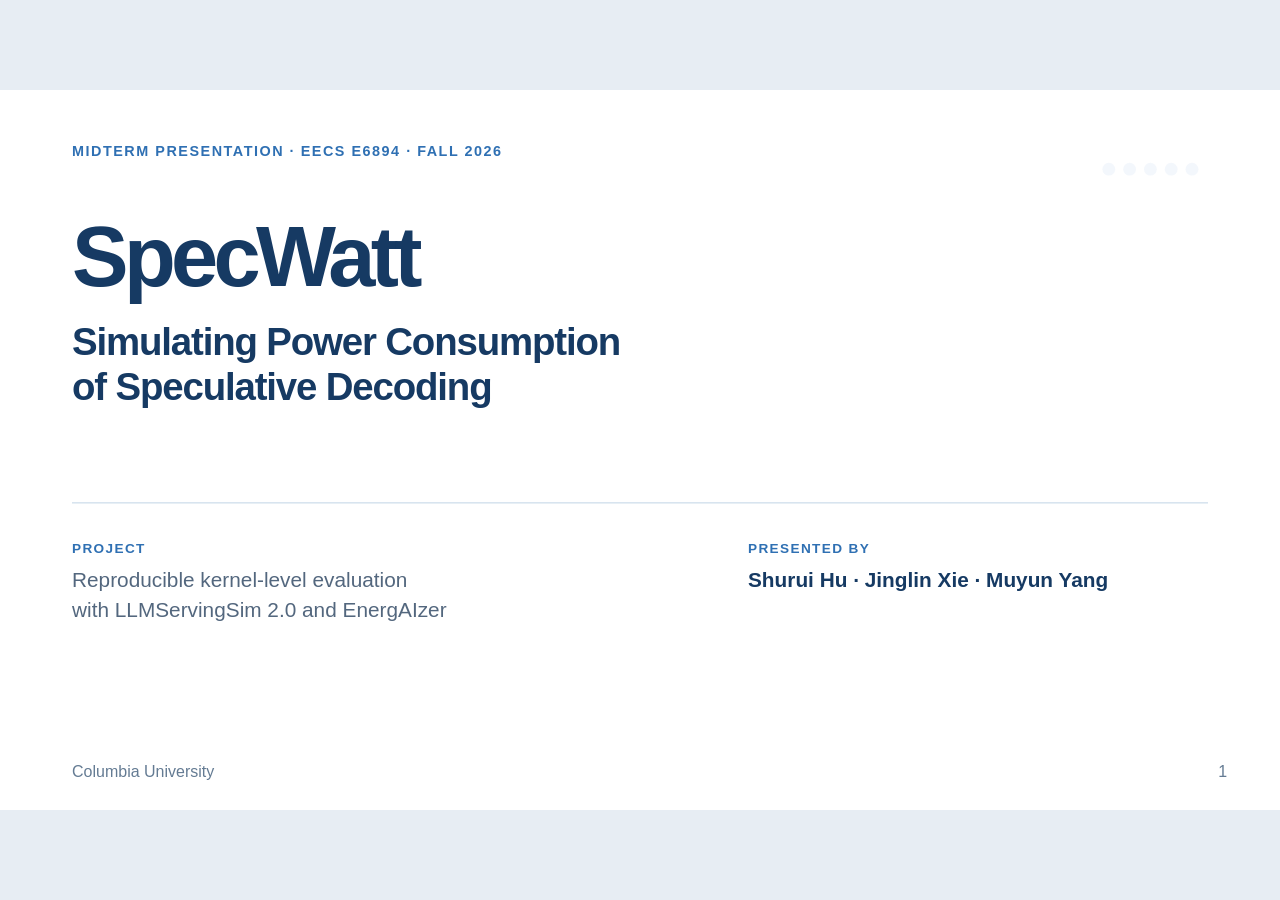
==== slides/slide-01.html @ a8aecc35 "Add animated SpecWatt midterm presentation" ====
<!doctype html>
<html lang="en">
<head>
  <meta charset="utf-8">
  <meta name="viewport" content="width=device-width, initial-scale=1">
  <title>SpecWatt · Title</title>
  <link rel="stylesheet" href="theme.css">
  <style>
    .cover .kicker { top: 64px; }
    .cover-title { position: absolute; left: 90px; top: 155px; width: 1060px; margin: 0; }
    .cover-name { display: block; color: var(--navy); font-size: 106px; font-weight: 830; line-height: 1; letter-spacing: -.055em; }
    .cover-subtitle { display: block; margin-top: 26px; color: var(--navy); font-size: 48px; font-weight: 740; line-height: 1.18; letter-spacing: -.03em; }
    .cover-rule { position: absolute; left: 90px; right: 90px; top: 515px; height: 2px; background: var(--line); transform-origin: left; transform: scaleX(0); }
    body.is-active .cover-rule { animation: cover-rule 720ms 260ms ease forwards; }
    @keyframes cover-rule { to { transform: scaleX(1); } }
    .cover-meta { position: absolute; left: 90px; right: 90px; top: 564px; display: grid; grid-template-columns: 1fr 1fr; gap: 80px; }
    .cover-meta h2 { margin: 0 0 10px; color: var(--blue); font-size: 17px; letter-spacing: .1em; text-transform: uppercase; }
    .cover-meta p { margin: 0; color: var(--body); font-size: 26px; line-height: 1.45; }
    .cover-meta .presenters { justify-self: end; min-width: 575px; }
    .cover-meta .presenters p { color: var(--navy); font-weight: 720; }
    .token-trace { position: absolute; right: 102px; top: 91px; display: flex; gap: 10px; align-items: center; }
    .token-trace span { width: 16px; height: 16px; border-radius: 50%; background: var(--blue-soft); opacity: .35; }
    body.is-active .token-trace span { animation: token-pulse 2.4s ease-in-out infinite; animation-delay: calc(var(--i) * 130ms); }
    @keyframes token-pulse { 0%, 55%, 100% { background: var(--blue-soft); transform: scale(1); opacity: .35; } 24% { background: var(--blue); transform: scale(1.45); opacity: 1; } }
  </style>
</head>
<body>
  <div class="stage">
    <section class="slide cover">
      <div class="kicker reveal">Midterm Presentation · EECS E6894 · Fall 2026</div>
      <div class="token-trace" aria-hidden="true">
        <span style="--i:0"></span><span style="--i:1"></span><span style="--i:2"></span><span style="--i:3"></span><span style="--i:4"></span>
      </div>
      <h1 class="cover-title">
        <span class="cover-name reveal" style="--delay:80ms">SpecWatt</span>
        <span class="cover-subtitle reveal" style="--delay:180ms">Simulating Power Consumption<br>of Speculative Decoding</span>
      </h1>
      <div class="cover-rule"></div>
      <div class="cover-meta">
        <div class="reveal" style="--delay:380ms">
          <h2>Project</h2>
          <p>Reproducible kernel-level evaluation<br>with LLMServingSim 2.0 and EnergAIzer</p>
        </div>
        <div class="presenters reveal" style="--delay:480ms">
          <h2>Presented by</h2>
          <p>Shurui Hu · Jinglin Xie · Muyun Yang</p>
        </div>
      </div>
      <footer class="slide-footer"><span>Columbia University</span><span class="number">1</span></footer>
      <aside hidden aria-label="Presenter notes">Open with the project question: can speculative decoding reduce energy per generated token, not only latency? Introduce the 1B draft and 3B target configuration.</aside>
    </section>
  </div>
  <script src="../scripts/slide-runtime.js"></script>
</body>
</html>
---- slides/theme.css ----
:root {
  --navy: #163a63;
  --blue: #2f70b3;
  --blue-bright: #1479b8;
  --blue-soft: #dce9f5;
  --orange: #d95f02;
  --orange-soft: #f6e4d7;
  --green: #009e73;
  --green-soft: #dcefe9;
  --red: #b64d52;
  --ink: #263f59;
  --body: #53677e;
  --muted: #788a9d;
  --line: #d8e4ef;
  --paper: #fff;
}

* { box-sizing: border-box; }
html, body { width: 100%; height: 100%; margin: 0; overflow: hidden; }
body {
  background: #e7edf3;
  color: var(--navy);
  font-family: "Avenir Next", "Helvetica Neue", Arial, sans-serif;
  -webkit-font-smoothing: antialiased;
}
.stage {
  position: absolute;
  left: 50%;
  top: 50%;
  width: 1600px;
  height: 900px;
  overflow: hidden;
  transform: translate(-50%, -50%);
  transform-origin: center;
  background: var(--paper);
}
.slide { position: absolute; inset: 0; overflow: hidden; background: var(--paper); }
.kicker {
  position: absolute;
  top: 57px;
  left: 90px;
  right: 90px;
  color: var(--blue);
  font-size: 18px;
  font-weight: 800;
  letter-spacing: .105em;
  line-height: 1.35;
  text-transform: uppercase;
}
.slide-title {
  position: absolute;
  top: 105px;
  left: 88px;
  right: 88px;
  margin: 0;
  color: var(--navy);
  font-size: 56px;
  font-weight: 760;
  line-height: 1.15;
  letter-spacing: -.027em;
}
.slide-content {
  position: absolute;
  top: 236px;
  left: 90px;
  right: 90px;
  bottom: 104px;
}
.slide-footer {
  position: absolute;
  left: 90px;
  right: 66px;
  bottom: 38px;
  display: flex;
  align-items: baseline;
  justify-content: space-between;
  color: #647b93;
  font-size: 20px;
  line-height: 1;
}
.slide-footer .source { max-width: 1180px; font-size: 15px; color: #8090a3; }
.slide-footer .number { font-variant-numeric: tabular-nums; }
.two-column {
  display: grid;
  grid-template-columns: minmax(0, var(--left, 1.45fr)) minmax(0, var(--right, 1fr));
  gap: var(--gap, 54px);
  align-items: center;
  height: 100%;
}
.summary {
  min-width: 0;
  padding-left: 34px;
  border-left: 2px solid var(--line);
}
.eyebrow {
  margin: 0;
  color: var(--blue);
  font-size: 17px;
  font-weight: 800;
  letter-spacing: .08em;
  line-height: 1.35;
  text-transform: uppercase;
}
.heading {
  margin: 9px 0 15px;
  color: var(--navy);
  font-size: 32px;
  font-weight: 760;
  line-height: 1.27;
  letter-spacing: -.018em;
}
.body-copy {
  margin: 0;
  color: var(--body);
  font-size: 24px;
  line-height: 1.44;
}
.body-copy strong { color: var(--navy); font-weight: 760; }
.takeaway {
  margin: 10px 0 0;
  color: var(--navy);
  font-size: 31px;
  font-weight: 760;
  line-height: 1.28;
  letter-spacing: -.014em;
}
.takeaway strong { color: var(--blue); font-weight: 820; }
.rule { height: 1px; margin: 27px 0; border: 0; background: var(--line); }
.metric { margin: 0; color: var(--blue); font-size: 76px; font-weight: 820; line-height: 1; letter-spacing: -.05em; }
.metric-unit { color: var(--body); font-size: 24px; font-weight: 700; letter-spacing: 0; }
.muted { color: var(--muted); }
.mono { font-family: "SFMono-Regular", Consolas, "Liberation Mono", monospace; }

.reveal {
  opacity: 0;
  transform: translateY(18px);
  transition: opacity 520ms ease, transform 520ms cubic-bezier(.2, .75, .2, 1);
  transition-delay: var(--delay, 0ms);
}
body.is-active .reveal { opacity: 1; transform: none; }

.native-chart { display: block; width: 100%; height: auto; overflow: visible; }
.chart-grid { stroke: #dce5ed; stroke-width: 1; }
.chart-grid.vertical { stroke-opacity: .55; }
.chart-axis { stroke: #73879b; stroke-width: 1.6; }
.chart-tick { fill: #647b93; font-size: 18px; font-family: inherit; }
.chart-label { fill: var(--navy); font-size: 19px; font-weight: 700; font-family: inherit; }
.chart-baseline { stroke: #4d5c6b; stroke-width: 2.4; stroke-dasharray: 9 7; }
.chart-baseline-label { fill: #4d5c6b; font-size: 17px; font-weight: 700; font-family: inherit; }
.chart-series { stroke-width: 4.5; stroke-linecap: round; stroke-linejoin: round; stroke-dasharray: 1; stroke-dashoffset: 1; }
.chart-marker { opacity: 0; transform-box: fill-box; transform-origin: center; transform: scale(.3); }
.chart-legend text { font-family: inherit; font-size: 17px; font-weight: 750; }
body.is-active .chart-series { animation: draw-line 920ms ease forwards; animation-delay: var(--series-delay); }
body.is-active .chart-marker { animation: pop-marker 260ms ease forwards; animation-delay: var(--marker-delay); }
@keyframes draw-line { to { stroke-dashoffset: 0; } }
@keyframes pop-marker { to { opacity: 1; transform: scale(1); } }

@media (prefers-reduced-motion: reduce) {
  .reveal { opacity: 1; transform: none; transition: none; }
  .chart-series { stroke-dashoffset: 0; }
  .chart-marker { opacity: 1; transform: none; }
}
@media print {
  html, body { width: 1600px; height: 900px; background: #fff; }
  .stage { position: static; transform: none !important; }
  .reveal { opacity: 1; transform: none; }
  .chart-series { stroke-dashoffset: 0; }
  .chart-marker { opacity: 1; transform: none; }
}
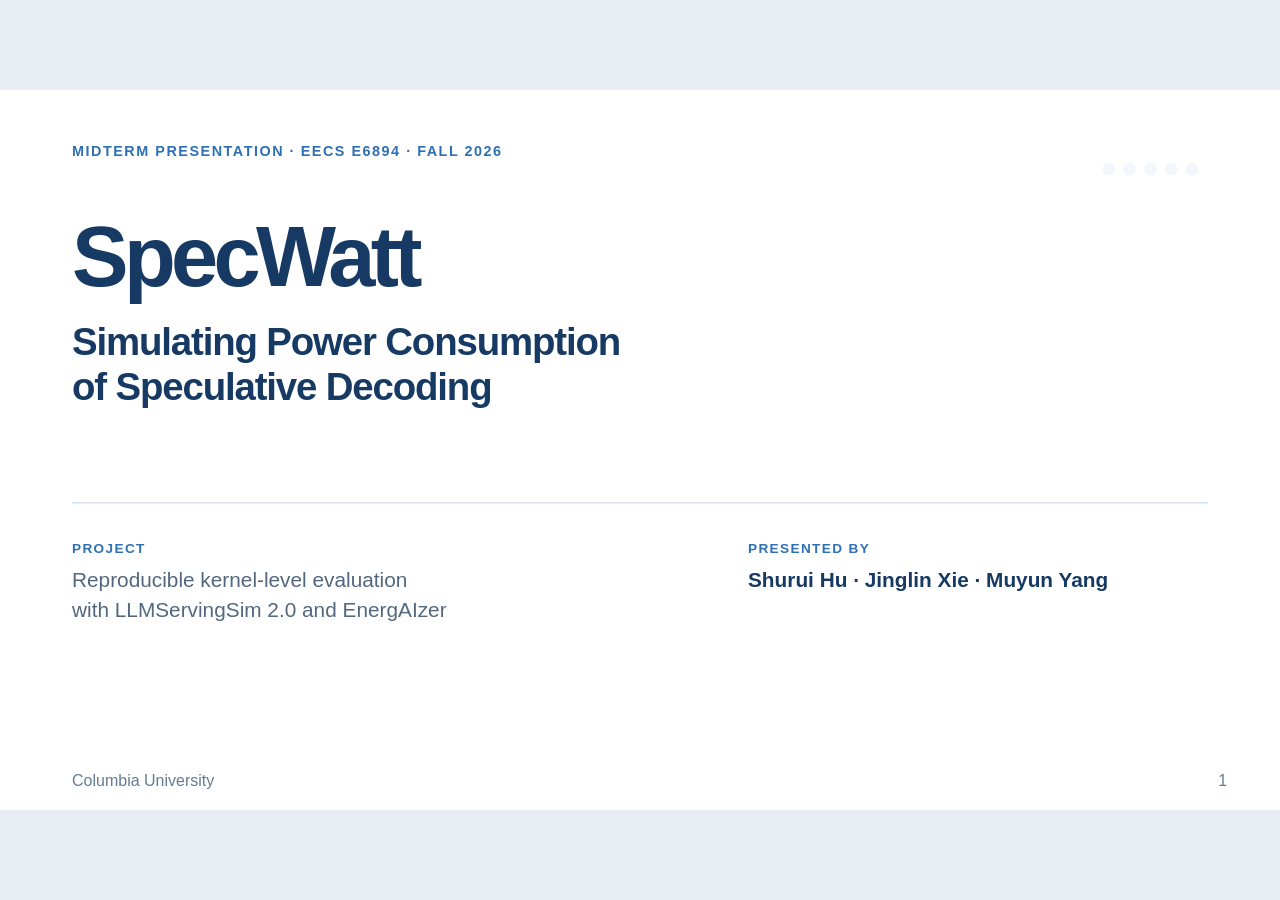
==== commit 16f37e5a: "Condense midterm deck to seven slides" ====
--- a/slides/slide-01.html
+++ b/slides/slide-01.html
@@ -47,7 +47,7 @@
         </div>
       </div>
       <footer class="slide-footer"><span>Columbia University</span><span class="number">1</span></footer>
-      <aside hidden aria-label="Presenter notes">Open with the project question: can speculative decoding reduce energy per generated token, not only latency? Introduce the 1B draft and 3B target configuration.</aside>
+      <aside hidden aria-label="Presenter notes">Jinglin, 15 seconds. Open with the project question: can speculative decoding reduce energy per generated token, not only latency? Introduce the 1B draft and 3B target configuration.</aside>
     </section>
   </div>
   <script src="../scripts/slide-runtime.js"></script>
--- a/slides/theme.css
+++ b/slides/theme.css
@@ -37,7 +37,7 @@
 .slide { position: absolute; inset: 0; overflow: hidden; background: var(--paper); }
 .kicker {
   position: absolute;
-  top: 57px;
+  top: 44px;
   left: 90px;
   right: 90px;
   color: var(--blue);
@@ -49,28 +49,28 @@
 }
 .slide-title {
   position: absolute;
-  top: 105px;
+  top: 84px;
   left: 88px;
   right: 88px;
   margin: 0;
   color: var(--navy);
-  font-size: 56px;
+  font-size: 52px;
   font-weight: 760;
   line-height: 1.15;
   letter-spacing: -.027em;
 }
 .slide-content {
   position: absolute;
-  top: 236px;
+  top: 190px;
   left: 90px;
   right: 90px;
-  bottom: 104px;
+  bottom: 76px;
 }
 .slide-footer {
   position: absolute;
   left: 90px;
   right: 66px;
-  bottom: 38px;
+  bottom: 27px;
   display: flex;
   align-items: baseline;
   justify-content: space-between;
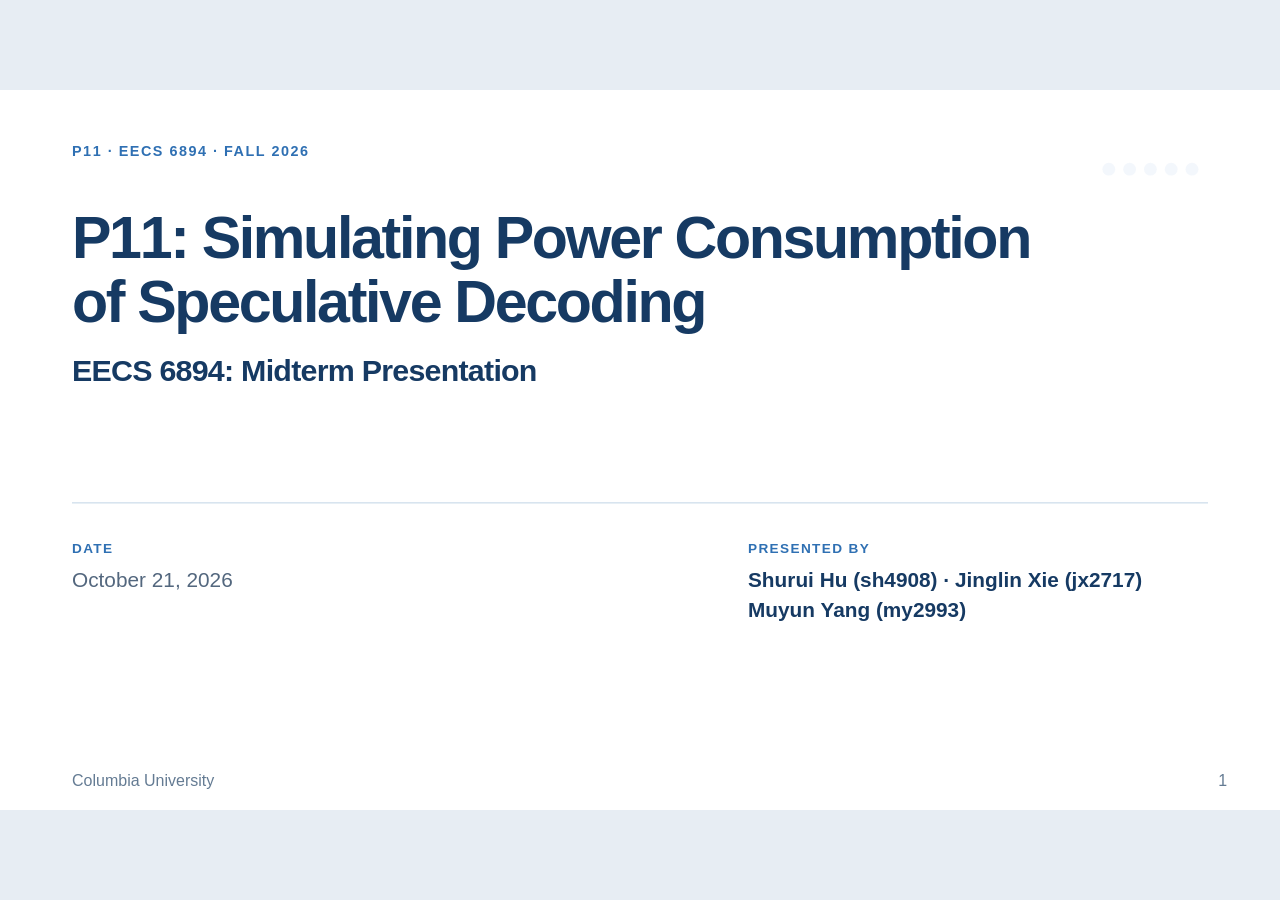
==== commit 3a66ae23: "revise midterm title slide" ====
--- a/slides/slide-01.html
+++ b/slides/slide-01.html
@@ -3,13 +3,13 @@
 <head>
   <meta charset="utf-8">
   <meta name="viewport" content="width=device-width, initial-scale=1">
-  <title>SpecWatt · Title</title>
+  <title>P11 · Simulating Power Consumption of Speculative Decoding</title>
   <link rel="stylesheet" href="theme.css">
   <style>
     .cover .kicker { top: 64px; }
-    .cover-title { position: absolute; left: 90px; top: 155px; width: 1060px; margin: 0; }
-    .cover-name { display: block; color: var(--navy); font-size: 106px; font-weight: 830; line-height: 1; letter-spacing: -.055em; }
-    .cover-subtitle { display: block; margin-top: 26px; color: var(--navy); font-size: 48px; font-weight: 740; line-height: 1.18; letter-spacing: -.03em; }
+    .cover-title { position: absolute; left: 90px; top: 145px; width: 1320px; margin: 0; }
+    .cover-name { display: block; color: var(--navy); font-size: 74px; font-weight: 830; line-height: 1.08; letter-spacing: -.04em; }
+    .cover-subtitle { display: block; margin-top: 24px; color: var(--navy); font-size: 38px; font-weight: 720; line-height: 1.18; letter-spacing: -.025em; }
     .cover-rule { position: absolute; left: 90px; right: 90px; top: 515px; height: 2px; background: var(--line); transform-origin: left; transform: scaleX(0); }
     body.is-active .cover-rule { animation: cover-rule 720ms 260ms ease forwards; }
     @keyframes cover-rule { to { transform: scaleX(1); } }
@@ -27,23 +27,23 @@
 <body>
   <div class="stage">
     <section class="slide cover">
-      <div class="kicker reveal">Midterm Presentation · EECS E6894 · Fall 2026</div>
+      <div class="kicker reveal">P11 · EECS 6894 · Fall 2026</div>
       <div class="token-trace" aria-hidden="true">
         <span style="--i:0"></span><span style="--i:1"></span><span style="--i:2"></span><span style="--i:3"></span><span style="--i:4"></span>
       </div>
       <h1 class="cover-title">
-        <span class="cover-name reveal" style="--delay:80ms">SpecWatt</span>
-        <span class="cover-subtitle reveal" style="--delay:180ms">Simulating Power Consumption<br>of Speculative Decoding</span>
+        <span class="cover-name reveal" style="--delay:80ms">P11: Simulating Power Consumption<br>of Speculative Decoding</span>
+        <span class="cover-subtitle reveal" style="--delay:180ms">EECS 6894: Midterm Presentation</span>
       </h1>
       <div class="cover-rule"></div>
       <div class="cover-meta">
         <div class="reveal" style="--delay:380ms">
-          <h2>Project</h2>
-          <p>Reproducible kernel-level evaluation<br>with LLMServingSim 2.0 and EnergAIzer</p>
+          <h2>Date</h2>
+          <p>October 21, 2026</p>
         </div>
         <div class="presenters reveal" style="--delay:480ms">
           <h2>Presented by</h2>
-          <p>Shurui Hu · Jinglin Xie · Muyun Yang</p>
+          <p>Shurui Hu (sh4908) · Jinglin Xie (jx2717)<br>Muyun Yang (my2993)</p>
         </div>
       </div>
       <footer class="slide-footer"><span>Columbia University</span><span class="number">1</span></footer>
